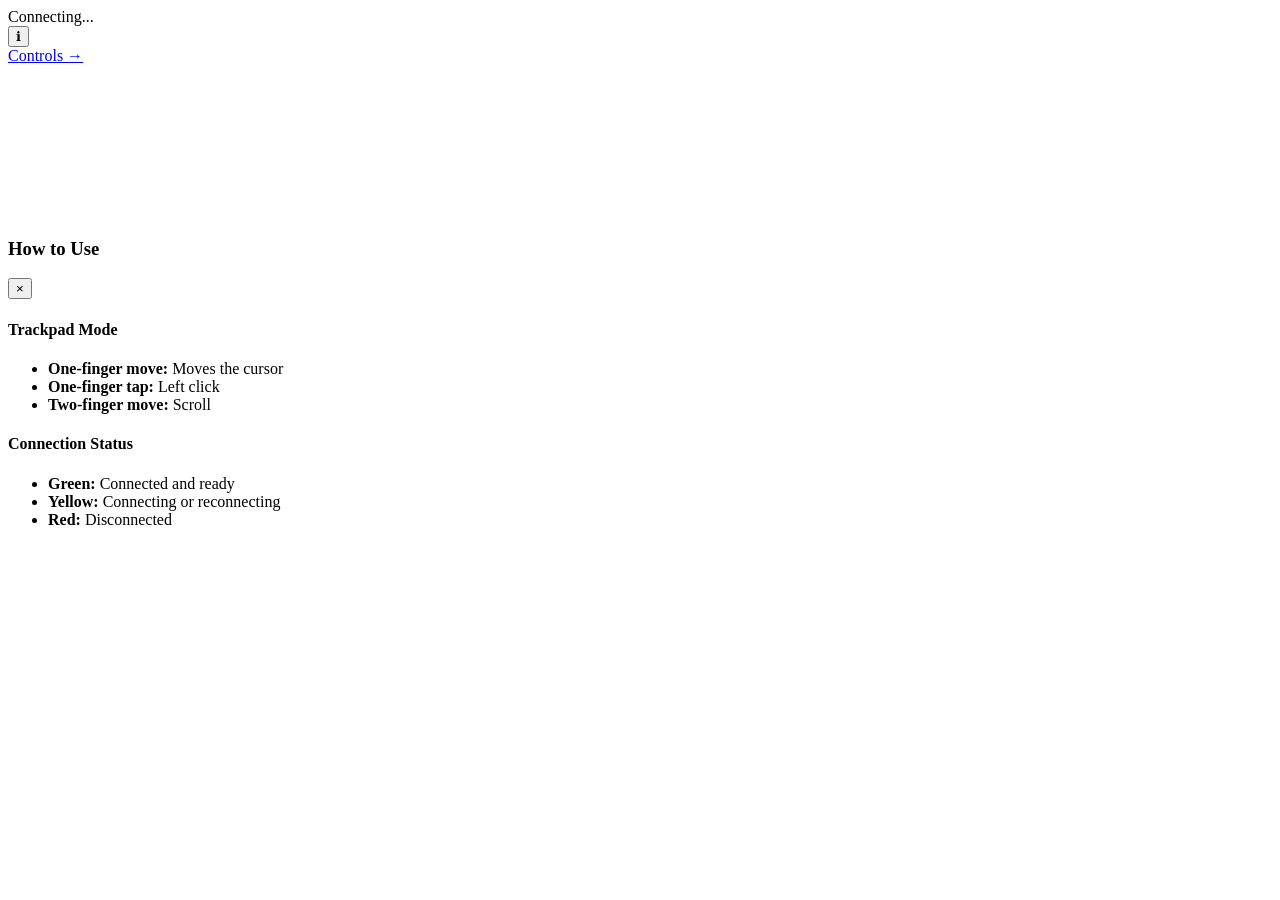
==== web/index.html @ 4861fbb9 "first commit" ====
<!DOCTYPE html>
<html lang="en">
<head>
  <meta charset="UTF-8" />
  <meta name="viewport" content="width=device-width, initial-scale=1, user-scalable=no" />
  <title>Remote Mouse</title>
  <link rel="stylesheet" href="/styles.css" />
</head>
<body>
  <div id="status-bar">
    <div id="connection-status">
      <div id="status-indicator" class="status-red"></div>
      <span id="status-text">Connecting...</span>
    </div>
    <button id="info-btn" class="info-btn">ℹ</button>
  </div>
  
  <div class="toolbar">
    <a class="link" href="/apps.html">Controls →</a>
  </div>
  
  <canvas id="pad"></canvas>
  
  <!-- Info Modal -->
  <div id="info-modal" class="modal hidden">
    <div class="modal-content">
      <div class="modal-header">
        <h3>How to Use</h3>
        <button id="close-modal" class="close-btn">×</button>
      </div>
      <div class="modal-body">
        <h4>Trackpad Mode</h4>
        <ul>
          <li><strong>One-finger move:</strong> Moves the cursor</li>
          <li><strong>One-finger tap:</strong> Left click</li>
          <li><strong>Two-finger move:</strong> Scroll</li>
        </ul>
        
        <h4>Connection Status</h4>
        <ul>
          <li><span class="status-dot status-green"></span> <strong>Green:</strong> Connected and ready</li>
          <li><span class="status-dot status-yellow"></span> <strong>Yellow:</strong> Connecting or reconnecting</li>
          <li><span class="status-dot status-red"></span> <strong>Red:</strong> Disconnected</li>
        </ul>
      </div>
    </div>
  </div>
  
  <script src="/script.js"></script>
</body>
</html>
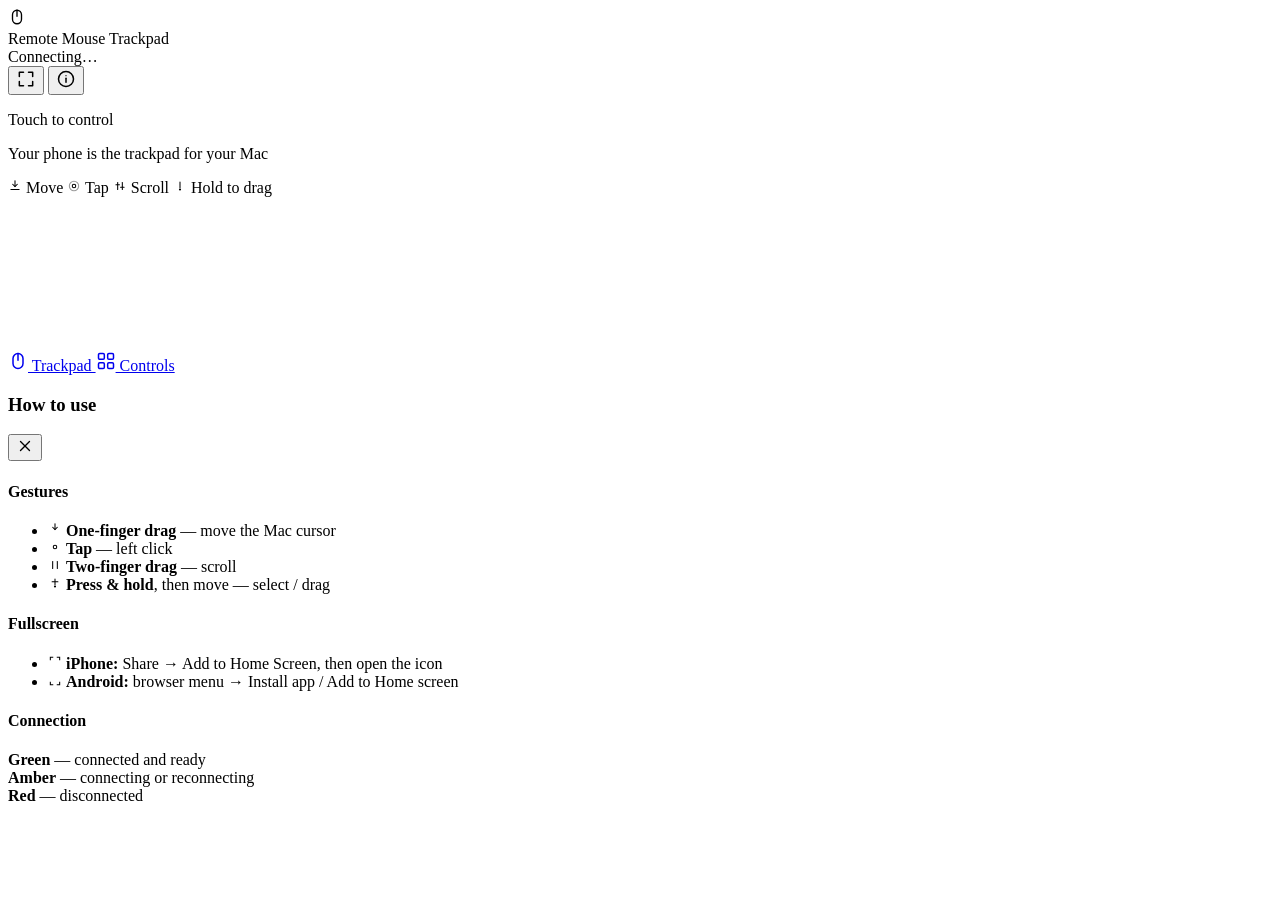
==== commit 91b02422: "Add tag-triggered GitHub Release CI and ship UI updates. Automate macOS binary builds on v* tags and" ====
--- a/web/index.html
+++ b/web/index.html
@@ -2,50 +2,176 @@
 <html lang="en">
 <head>
   <meta charset="UTF-8" />
-  <meta name="viewport" content="width=device-width, initial-scale=1, user-scalable=no" />
+  <meta name="viewport" content="width=device-width, initial-scale=1, viewport-fit=cover, user-scalable=no" />
+  <meta name="apple-mobile-web-app-capable" content="yes" />
+  <meta name="mobile-web-app-capable" content="yes" />
+  <meta name="apple-mobile-web-app-status-bar-style" content="black-translucent" />
+  <meta name="apple-mobile-web-app-title" content="Remote Mouse" />
+  <meta name="theme-color" content="#0a0f0e" />
   <title>Remote Mouse</title>
+  <link rel="manifest" href="/manifest.webmanifest" />
+  <link rel="apple-touch-icon" href="/apple-touch-icon.png" />
+  <link rel="icon" type="image/png" sizes="192x192" href="/icon-192.png" />
   <link rel="stylesheet" href="/styles.css" />
 </head>
-<body>
-  <div id="status-bar">
-    <div id="connection-status">
-      <div id="status-indicator" class="status-red"></div>
-      <span id="status-text">Connecting...</span>
+<body class="is-trackpad">
+  <header class="app-chrome" id="status-bar">
+    <div class="brand">
+      <div class="brand-mark" aria-hidden="true">
+        <svg viewBox="0 0 24 24" fill="none" stroke="currentColor" stroke-width="1.8" stroke-linecap="round" stroke-linejoin="round" width="18" height="18">
+          <rect x="6" y="3" width="12" height="18" rx="6"/>
+          <line x1="12" y1="3" x2="12" y2="11"/>
+        </svg>
+      </div>
+      <div class="brand-text">
+        <span class="brand-name">Remote Mouse</span>
+        <span class="brand-sub">Trackpad</span>
+      </div>
     </div>
-    <button id="info-btn" class="info-btn">ℹ</button>
+
+    <div class="chrome-actions">
+      <div id="drag-badge" class="drag-badge" hidden>Dragging</div>
+      <div id="connection-status" class="connection-status" aria-live="polite">
+        <div id="status-indicator" class="status-red" aria-hidden="true"></div>
+        <span id="status-text">Connecting…</span>
+      </div>
+      <button id="fullscreen-btn" class="icon-btn" type="button" aria-label="Fullscreen or install app">
+        <svg viewBox="0 0 24 24" fill="none" stroke="currentColor" stroke-width="1.8" stroke-linecap="round" stroke-linejoin="round" width="20" height="20" aria-hidden="true">
+          <polyline points="4 9 4 4 9 4"/>
+          <polyline points="20 9 20 4 15 4"/>
+          <polyline points="4 15 4 20 9 20"/>
+          <polyline points="20 15 20 20 15 20"/>
+        </svg>
+      </button>
+      <button id="info-btn" class="icon-btn info-btn" type="button" aria-label="How to use">
+        <svg viewBox="0 0 24 24" fill="none" stroke="currentColor" stroke-width="1.8" stroke-linecap="round" stroke-linejoin="round" width="20" height="20" aria-hidden="true">
+          <circle cx="12" cy="12" r="9"/>
+          <line x1="12" y1="11" x2="12" y2="16"/>
+          <circle cx="12" cy="8" r="0.8" fill="currentColor" stroke="none"/>
+        </svg>
+      </button>
+    </div>
+  </header>
+
+  <div class="pad-hint" id="pad-hint">
+    <p class="pad-hint-title">Touch to control</p>
+    <p class="pad-hint-sub">Your phone is the trackpad for your Mac</p>
+    <div class="pad-hint-gestures">
+      <span class="gesture-chip">
+        <svg viewBox="0 0 24 24" fill="none" stroke="currentColor" stroke-width="1.8" stroke-linecap="round" width="14" height="14"><path d="M12 3v10"/><path d="M8 9l4 4 4-4"/><path d="M5 18h14"/></svg>
+        Move
+      </span>
+      <span class="gesture-chip">
+        <svg viewBox="0 0 24 24" fill="none" stroke="currentColor" stroke-width="1.8" stroke-linecap="round" width="14" height="14"><circle cx="12" cy="12" r="3"/><circle cx="12" cy="12" r="8" opacity="0.4"/></svg>
+        Tap
+      </span>
+      <span class="gesture-chip">
+        <svg viewBox="0 0 24 24" fill="none" stroke="currentColor" stroke-width="1.8" stroke-linecap="round" width="14" height="14"><path d="M8 6v12"/><path d="M16 6v12"/><path d="M5 10h6"/><path d="M13 14h6"/></svg>
+        Scroll
+      </span>
+      <span class="gesture-chip">
+        <svg viewBox="0 0 24 24" fill="none" stroke="currentColor" stroke-width="1.8" stroke-linecap="round" width="14" height="14"><path d="M12 5v10"/><circle cx="12" cy="18" r="1" fill="currentColor"/></svg>
+        Hold to drag
+      </span>
+    </div>
   </div>
-  
-  <div class="toolbar">
-    <a class="link" href="/apps.html">Controls →</a>
-  </div>
-  
-  <canvas id="pad"></canvas>
-  
-  <!-- Info Modal -->
-  <div id="info-modal" class="modal hidden">
+
+  <canvas id="pad" aria-label="Trackpad surface"></canvas>
+
+  <nav class="dock" aria-label="Primary">
+    <a class="dock-link is-active" href="/index.html" aria-current="page">
+      <svg viewBox="0 0 24 24" fill="none" stroke="currentColor" stroke-width="1.8" stroke-linecap="round" stroke-linejoin="round" width="20" height="20" aria-hidden="true">
+        <rect x="6" y="3" width="12" height="18" rx="6"/>
+        <line x1="12" y1="3" x2="12" y2="11"/>
+      </svg>
+      Trackpad
+    </a>
+    <a class="dock-link" href="/apps.html">
+      <svg viewBox="0 0 24 24" fill="none" stroke="currentColor" stroke-width="1.8" stroke-linecap="round" stroke-linejoin="round" width="20" height="20" aria-hidden="true">
+        <rect x="3" y="3" width="7" height="7" rx="1.5"/>
+        <rect x="14" y="3" width="7" height="7" rx="1.5"/>
+        <rect x="3" y="14" width="7" height="7" rx="1.5"/>
+        <rect x="14" y="14" width="7" height="7" rx="1.5"/>
+      </svg>
+      Controls
+    </a>
+  </nav>
+
+  <div id="info-modal" class="modal hidden" role="dialog" aria-modal="true" aria-labelledby="help-title" aria-hidden="true">
     <div class="modal-content">
       <div class="modal-header">
-        <h3>How to Use</h3>
-        <button id="close-modal" class="close-btn">×</button>
+        <h3 id="help-title">How to use</h3>
+        <button id="close-modal" class="close-btn" type="button" aria-label="Close">
+          <svg viewBox="0 0 24 24" fill="none" stroke="currentColor" stroke-width="1.8" stroke-linecap="round" width="18" height="18" aria-hidden="true">
+            <line x1="6" y1="6" x2="18" y2="18"/><line x1="18" y1="6" x2="6" y2="18"/>
+          </svg>
+        </button>
       </div>
       <div class="modal-body">
-        <h4>Trackpad Mode</h4>
-        <ul>
-          <li><strong>One-finger move:</strong> Moves the cursor</li>
-          <li><strong>One-finger tap:</strong> Left click</li>
-          <li><strong>Two-finger move:</strong> Scroll</li>
+        <h4>Gestures</h4>
+        <ul class="help-list">
+          <li>
+            <span class="help-icon" aria-hidden="true">
+              <svg viewBox="0 0 24 24" fill="none" stroke="currentColor" stroke-width="1.8" stroke-linecap="round" width="14" height="14"><path d="M12 3v10"/><path d="M8 9l4 4 4-4"/></svg>
+            </span>
+            <span><strong>One-finger drag</strong> — move the Mac cursor</span>
+          </li>
+          <li>
+            <span class="help-icon" aria-hidden="true">
+              <svg viewBox="0 0 24 24" fill="none" stroke="currentColor" stroke-width="1.8" width="14" height="14"><circle cx="12" cy="12" r="3"/></svg>
+            </span>
+            <span><strong>Tap</strong> — left click</span>
+          </li>
+          <li>
+            <span class="help-icon" aria-hidden="true">
+              <svg viewBox="0 0 24 24" fill="none" stroke="currentColor" stroke-width="1.8" stroke-linecap="round" width="14" height="14"><path d="M8 6v12"/><path d="M16 6v12"/></svg>
+            </span>
+            <span><strong>Two-finger drag</strong> — scroll</span>
+          </li>
+          <li>
+            <span class="help-icon" aria-hidden="true">
+              <svg viewBox="0 0 24 24" fill="none" stroke="currentColor" stroke-width="1.8" stroke-linecap="round" width="14" height="14"><path d="M12 5v10"/><circle cx="12" cy="18" r="1" fill="currentColor"/><path d="M7 10h10"/></svg>
+            </span>
+            <span><strong>Press & hold</strong>, then move — select / drag</span>
+          </li>
         </ul>
-        
-        <h4>Connection Status</h4>
-        <ul>
-          <li><span class="status-dot status-green"></span> <strong>Green:</strong> Connected and ready</li>
-          <li><span class="status-dot status-yellow"></span> <strong>Yellow:</strong> Connecting or reconnecting</li>
-          <li><span class="status-dot status-red"></span> <strong>Red:</strong> Disconnected</li>
+
+        <h4>Fullscreen</h4>
+        <ul class="help-list">
+          <li>
+            <span class="help-icon" aria-hidden="true">
+              <svg viewBox="0 0 24 24" fill="none" stroke="currentColor" stroke-width="1.8" width="14" height="14"><polyline points="4 9 4 4 9 4"/><polyline points="20 9 20 4 15 4"/></svg>
+            </span>
+            <span><strong>iPhone:</strong> Share → Add to Home Screen, then open the icon</span>
+          </li>
+          <li>
+            <span class="help-icon" aria-hidden="true">
+              <svg viewBox="0 0 24 24" fill="none" stroke="currentColor" stroke-width="1.8" width="14" height="14"><polyline points="4 15 4 20 9 20"/><polyline points="20 15 20 20 15 20"/></svg>
+            </span>
+            <span><strong>Android:</strong> browser menu → Install app / Add to Home screen</span>
+          </li>
         </ul>
+
+        <h4>Connection</h4>
+        <div class="status-legend">
+          <div class="status-legend-row">
+            <span class="status-dot status-green" aria-hidden="true"></span>
+            <span><strong>Green</strong> — connected and ready</span>
+          </div>
+          <div class="status-legend-row">
+            <span class="status-dot status-yellow" aria-hidden="true"></span>
+            <span><strong>Amber</strong> — connecting or reconnecting</span>
+          </div>
+          <div class="status-legend-row">
+            <span class="status-dot status-red" aria-hidden="true"></span>
+            <span><strong>Red</strong> — disconnected</span>
+          </div>
+        </div>
       </div>
     </div>
   </div>
-  
-  <script src="/script.js"></script>
+
+  <script src="/ui.js?v=5"></script>
+  <script src="/script.js?v=5"></script>
 </body>
-</html>+</html>
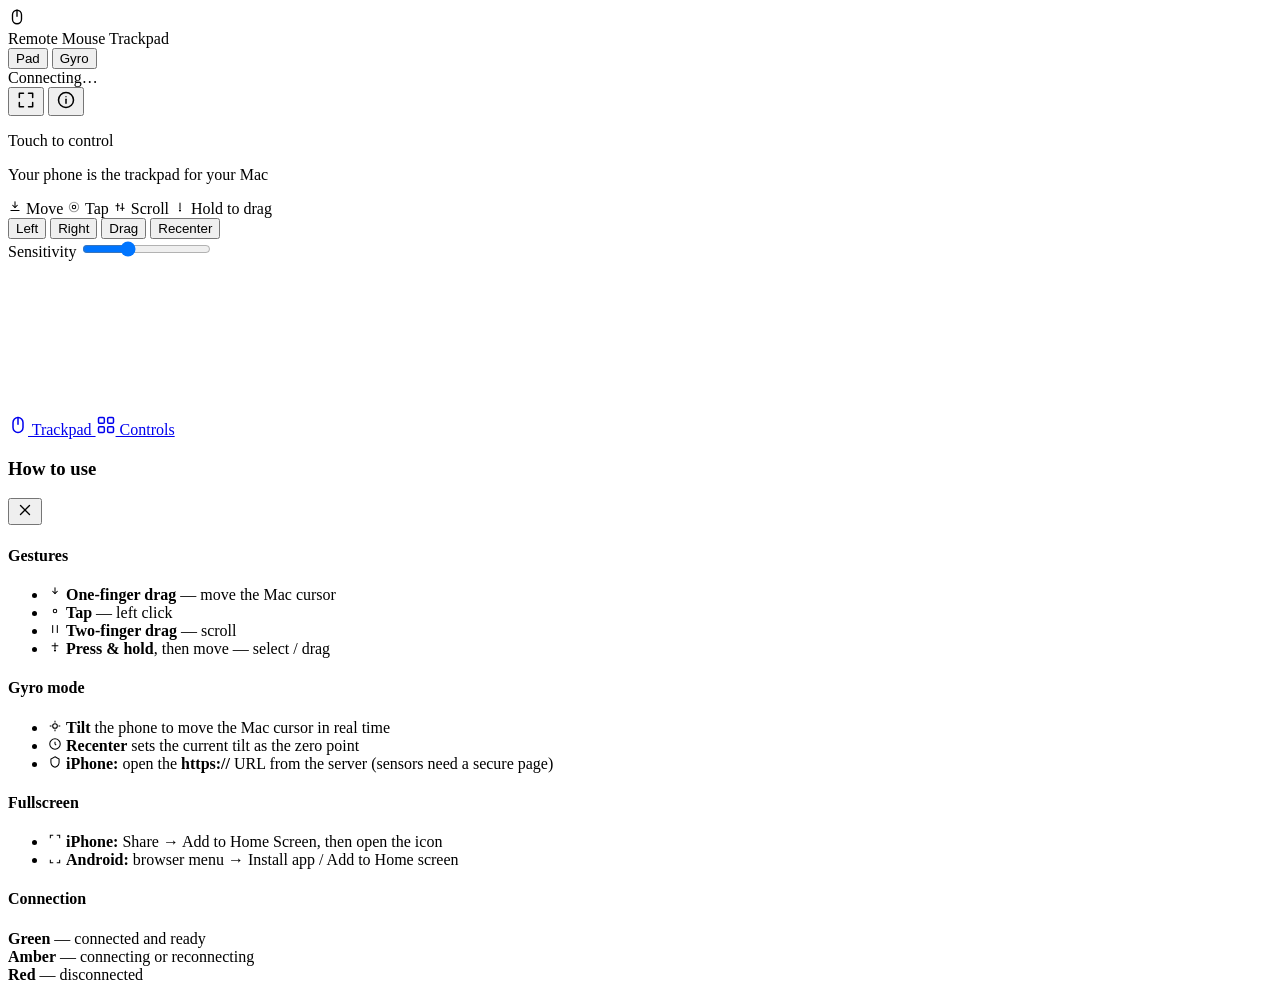
==== commit 4956b707: "Add real-time gyro pointer mode with HTTPS for sensors Wire DeviceOrientationEvent tilt into cursor " ====
--- a/web/index.html
+++ b/web/index.html
@@ -25,11 +25,15 @@
       </div>
       <div class="brand-text">
         <span class="brand-name">Remote Mouse</span>
-        <span class="brand-sub">Trackpad</span>
+        <span class="brand-sub" id="mode-label">Trackpad</span>
       </div>
     </div>
 
     <div class="chrome-actions">
+      <div class="mode-toggle" role="group" aria-label="Pointer mode">
+        <button id="mode-trackpad" class="mode-btn is-active" type="button" aria-pressed="true">Pad</button>
+        <button id="mode-gyro" class="mode-btn" type="button" aria-pressed="false">Gyro</button>
+      </div>
       <div id="drag-badge" class="drag-badge" hidden>Dragging</div>
       <div id="connection-status" class="connection-status" aria-live="polite">
         <div id="status-indicator" class="status-red" aria-hidden="true"></div>
@@ -54,9 +58,9 @@
   </header>
 
   <div class="pad-hint" id="pad-hint">
-    <p class="pad-hint-title">Touch to control</p>
-    <p class="pad-hint-sub">Your phone is the trackpad for your Mac</p>
-    <div class="pad-hint-gestures">
+    <p class="pad-hint-title" id="pad-hint-title">Touch to control</p>
+    <p class="pad-hint-sub" id="pad-hint-sub">Your phone is the trackpad for your Mac</p>
+    <div class="pad-hint-gestures" id="pad-hint-gestures">
       <span class="gesture-chip">
         <svg viewBox="0 0 24 24" fill="none" stroke="currentColor" stroke-width="1.8" stroke-linecap="round" width="14" height="14"><path d="M12 3v10"/><path d="M8 9l4 4 4-4"/><path d="M5 18h14"/></svg>
         Move
@@ -74,6 +78,19 @@
         Hold to drag
       </span>
     </div>
+  </div>
+
+  <div id="gyro-panel" class="gyro-panel hidden" aria-hidden="true">
+    <div class="gyro-actions">
+      <button id="gyro-left" class="gyro-btn" type="button">Left</button>
+      <button id="gyro-right" class="gyro-btn" type="button">Right</button>
+      <button id="gyro-drag" class="gyro-btn" type="button" aria-pressed="false">Drag</button>
+      <button id="gyro-recenter" class="gyro-btn gyro-btn--accent" type="button">Recenter</button>
+    </div>
+    <label class="gyro-sens" for="gyro-sensitivity">
+      <span>Sensitivity</span>
+      <input id="gyro-sensitivity" type="range" min="0.4" max="4" step="0.1" value="1.6" />
+    </label>
   </div>
 
   <canvas id="pad" aria-label="Trackpad surface"></canvas>
@@ -136,6 +153,28 @@
           </li>
         </ul>
 
+        <h4>Gyro mode</h4>
+        <ul class="help-list">
+          <li>
+            <span class="help-icon" aria-hidden="true">
+              <svg viewBox="0 0 24 24" fill="none" stroke="currentColor" stroke-width="1.8" width="14" height="14"><path d="M12 3v3"/><path d="M12 18v3"/><path d="M3 12h3"/><path d="M18 12h3"/><circle cx="12" cy="12" r="4"/></svg>
+            </span>
+            <span><strong>Tilt</strong> the phone to move the Mac cursor in real time</span>
+          </li>
+          <li>
+            <span class="help-icon" aria-hidden="true">
+              <svg viewBox="0 0 24 24" fill="none" stroke="currentColor" stroke-width="1.8" width="14" height="14"><circle cx="12" cy="12" r="9"/><path d="M12 8v4l2 2"/></svg>
+            </span>
+            <span><strong>Recenter</strong> sets the current tilt as the zero point</span>
+          </li>
+          <li>
+            <span class="help-icon" aria-hidden="true">
+              <svg viewBox="0 0 24 24" fill="none" stroke="currentColor" stroke-width="1.8" width="14" height="14"><path d="M12 3l7 4v5c0 5-3.5 8-7 9-3.5-1-7-4-7-9V7z"/></svg>
+            </span>
+            <span><strong>iPhone:</strong> open the <strong>https://</strong> URL from the server (sensors need a secure page)</span>
+          </li>
+        </ul>
+
         <h4>Fullscreen</h4>
         <ul class="help-list">
           <li>
@@ -171,7 +210,7 @@
     </div>
   </div>
 
-  <script src="/ui.js?v=5"></script>
-  <script src="/script.js?v=5"></script>
+  <script src="/ui.js?v=7"></script>
+  <script src="/script.js?v=7"></script>
 </body>
 </html>
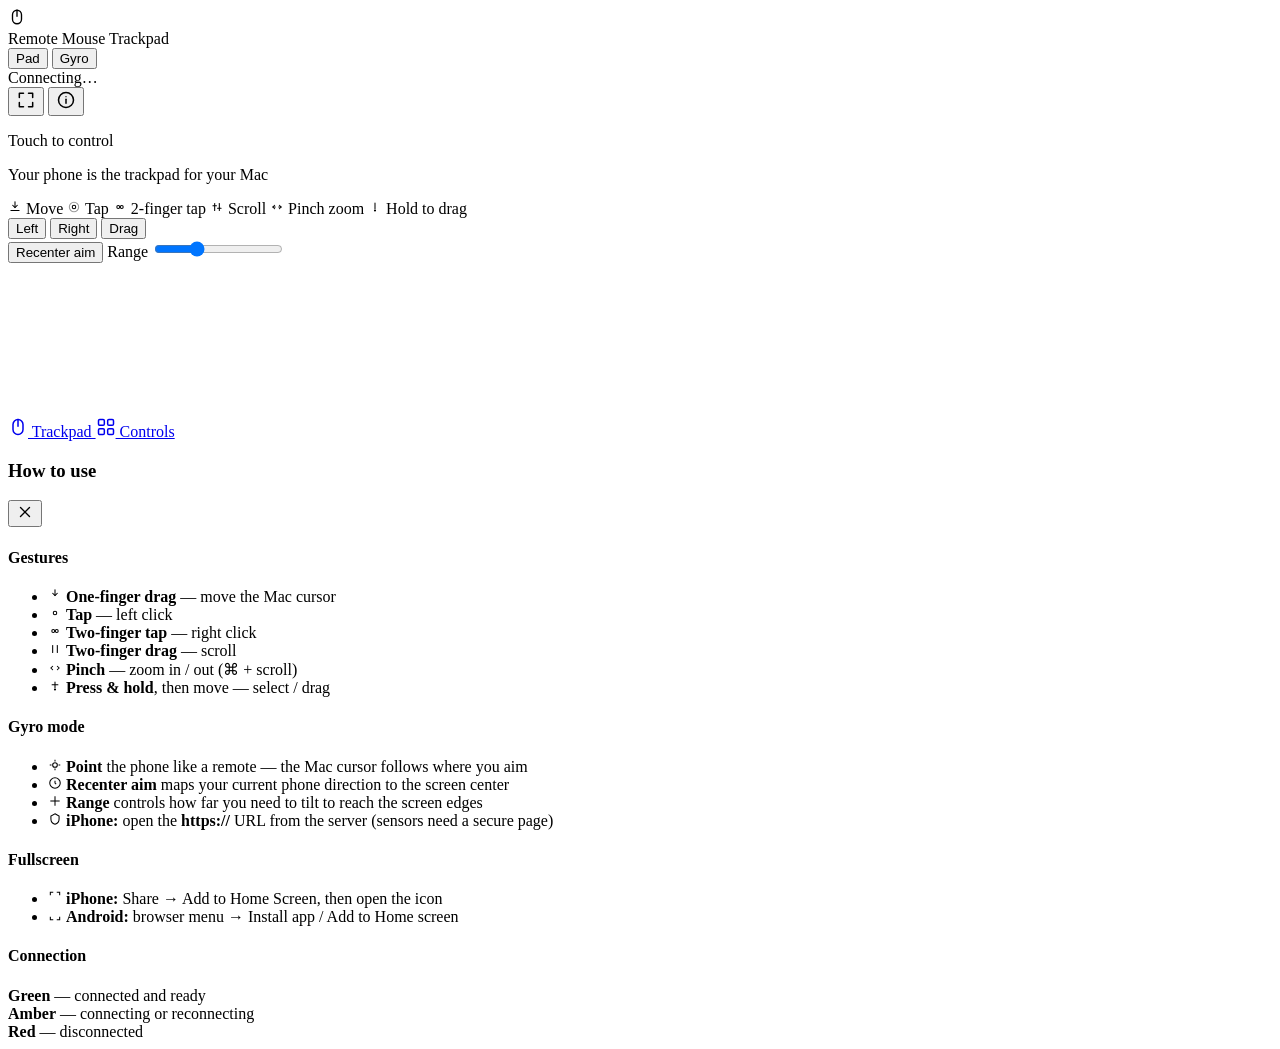
==== commit d7018fa3: "Improve gyro pointing, trackpad gestures, and mobile UI. Map phone aim to absolute cursor position, " ====
--- a/web/index.html
+++ b/web/index.html
@@ -12,7 +12,7 @@
   <link rel="manifest" href="/manifest.webmanifest" />
   <link rel="apple-touch-icon" href="/apple-touch-icon.png" />
   <link rel="icon" type="image/png" sizes="192x192" href="/icon-192.png" />
-  <link rel="stylesheet" href="/styles.css" />
+  <link rel="stylesheet" href="/styles.css?v=9" />
 </head>
 <body class="is-trackpad">
   <header class="app-chrome" id="status-bar">
@@ -70,13 +70,26 @@
         Tap
       </span>
       <span class="gesture-chip">
+        <svg viewBox="0 0 24 24" fill="none" stroke="currentColor" stroke-width="1.8" stroke-linecap="round" width="14" height="14"><circle cx="9" cy="12" r="2.5"/><circle cx="15" cy="12" r="2.5"/></svg>
+        2-finger tap
+      </span>
+      <span class="gesture-chip">
         <svg viewBox="0 0 24 24" fill="none" stroke="currentColor" stroke-width="1.8" stroke-linecap="round" width="14" height="14"><path d="M8 6v12"/><path d="M16 6v12"/><path d="M5 10h6"/><path d="M13 14h6"/></svg>
         Scroll
       </span>
       <span class="gesture-chip">
+        <svg viewBox="0 0 24 24" fill="none" stroke="currentColor" stroke-width="1.8" stroke-linecap="round" width="14" height="14"><path d="M8 15l-3-3 3-3"/><path d="M16 9l3 3-3 3"/><path d="M5 12h4"/><path d="M15 12h4"/></svg>
+        Pinch zoom
+      </span>
+      <span class="gesture-chip">
         <svg viewBox="0 0 24 24" fill="none" stroke="currentColor" stroke-width="1.8" stroke-linecap="round" width="14" height="14"><path d="M12 5v10"/><circle cx="12" cy="18" r="1" fill="currentColor"/></svg>
         Hold to drag
       </span>
+    </div>
+    <div class="aim-reticle" id="aim-reticle" aria-hidden="true">
+      <span class="aim-ring"></span>
+      <span class="aim-cross-h"></span>
+      <span class="aim-cross-v"></span>
     </div>
   </div>
 
@@ -85,12 +98,14 @@
       <button id="gyro-left" class="gyro-btn" type="button">Left</button>
       <button id="gyro-right" class="gyro-btn" type="button">Right</button>
       <button id="gyro-drag" class="gyro-btn" type="button" aria-pressed="false">Drag</button>
-      <button id="gyro-recenter" class="gyro-btn gyro-btn--accent" type="button">Recenter</button>
-    </div>
-    <label class="gyro-sens" for="gyro-sensitivity">
-      <span>Sensitivity</span>
-      <input id="gyro-sensitivity" type="range" min="0.4" max="4" step="0.1" value="1.6" />
-    </label>
+    </div>
+    <div class="gyro-toolbar">
+      <button id="gyro-recenter" class="gyro-btn gyro-btn--accent gyro-btn--wide" type="button">Recenter aim</button>
+      <label class="gyro-sens" for="gyro-sensitivity">
+        <span>Range</span>
+        <input id="gyro-sensitivity" type="range" min="0.6" max="3.2" step="0.1" value="1.4" />
+      </label>
+    </div>
   </div>
 
   <canvas id="pad" aria-label="Trackpad surface"></canvas>
@@ -141,9 +156,21 @@
           </li>
           <li>
             <span class="help-icon" aria-hidden="true">
+              <svg viewBox="0 0 24 24" fill="none" stroke="currentColor" stroke-width="1.8" width="14" height="14"><circle cx="9" cy="12" r="2.5"/><circle cx="15" cy="12" r="2.5"/></svg>
+            </span>
+            <span><strong>Two-finger tap</strong> — right click</span>
+          </li>
+          <li>
+            <span class="help-icon" aria-hidden="true">
               <svg viewBox="0 0 24 24" fill="none" stroke="currentColor" stroke-width="1.8" stroke-linecap="round" width="14" height="14"><path d="M8 6v12"/><path d="M16 6v12"/></svg>
             </span>
             <span><strong>Two-finger drag</strong> — scroll</span>
+          </li>
+          <li>
+            <span class="help-icon" aria-hidden="true">
+              <svg viewBox="0 0 24 24" fill="none" stroke="currentColor" stroke-width="1.8" stroke-linecap="round" width="14" height="14"><path d="M8 15l-3-3 3-3"/><path d="M16 9l3 3-3 3"/></svg>
+            </span>
+            <span><strong>Pinch</strong> — zoom in / out (⌘ + scroll)</span>
           </li>
           <li>
             <span class="help-icon" aria-hidden="true">
@@ -159,13 +186,19 @@
             <span class="help-icon" aria-hidden="true">
               <svg viewBox="0 0 24 24" fill="none" stroke="currentColor" stroke-width="1.8" width="14" height="14"><path d="M12 3v3"/><path d="M12 18v3"/><path d="M3 12h3"/><path d="M18 12h3"/><circle cx="12" cy="12" r="4"/></svg>
             </span>
-            <span><strong>Tilt</strong> the phone to move the Mac cursor in real time</span>
+            <span><strong>Point</strong> the phone like a remote — the Mac cursor follows where you aim</span>
           </li>
           <li>
             <span class="help-icon" aria-hidden="true">
               <svg viewBox="0 0 24 24" fill="none" stroke="currentColor" stroke-width="1.8" width="14" height="14"><circle cx="12" cy="12" r="9"/><path d="M12 8v4l2 2"/></svg>
             </span>
-            <span><strong>Recenter</strong> sets the current tilt as the zero point</span>
+            <span><strong>Recenter aim</strong> maps your current phone direction to the screen center</span>
+          </li>
+          <li>
+            <span class="help-icon" aria-hidden="true">
+              <svg viewBox="0 0 24 24" fill="none" stroke="currentColor" stroke-width="1.8" width="14" height="14"><path d="M4 12h16"/><path d="M12 4v16"/></svg>
+            </span>
+            <span><strong>Range</strong> controls how far you need to tilt to reach the screen edges</span>
           </li>
           <li>
             <span class="help-icon" aria-hidden="true">
@@ -210,7 +243,7 @@
     </div>
   </div>
 
-  <script src="/ui.js?v=7"></script>
-  <script src="/script.js?v=7"></script>
+  <script src="/ui.js?v=9"></script>
+  <script src="/script.js?v=9"></script>
 </body>
 </html>
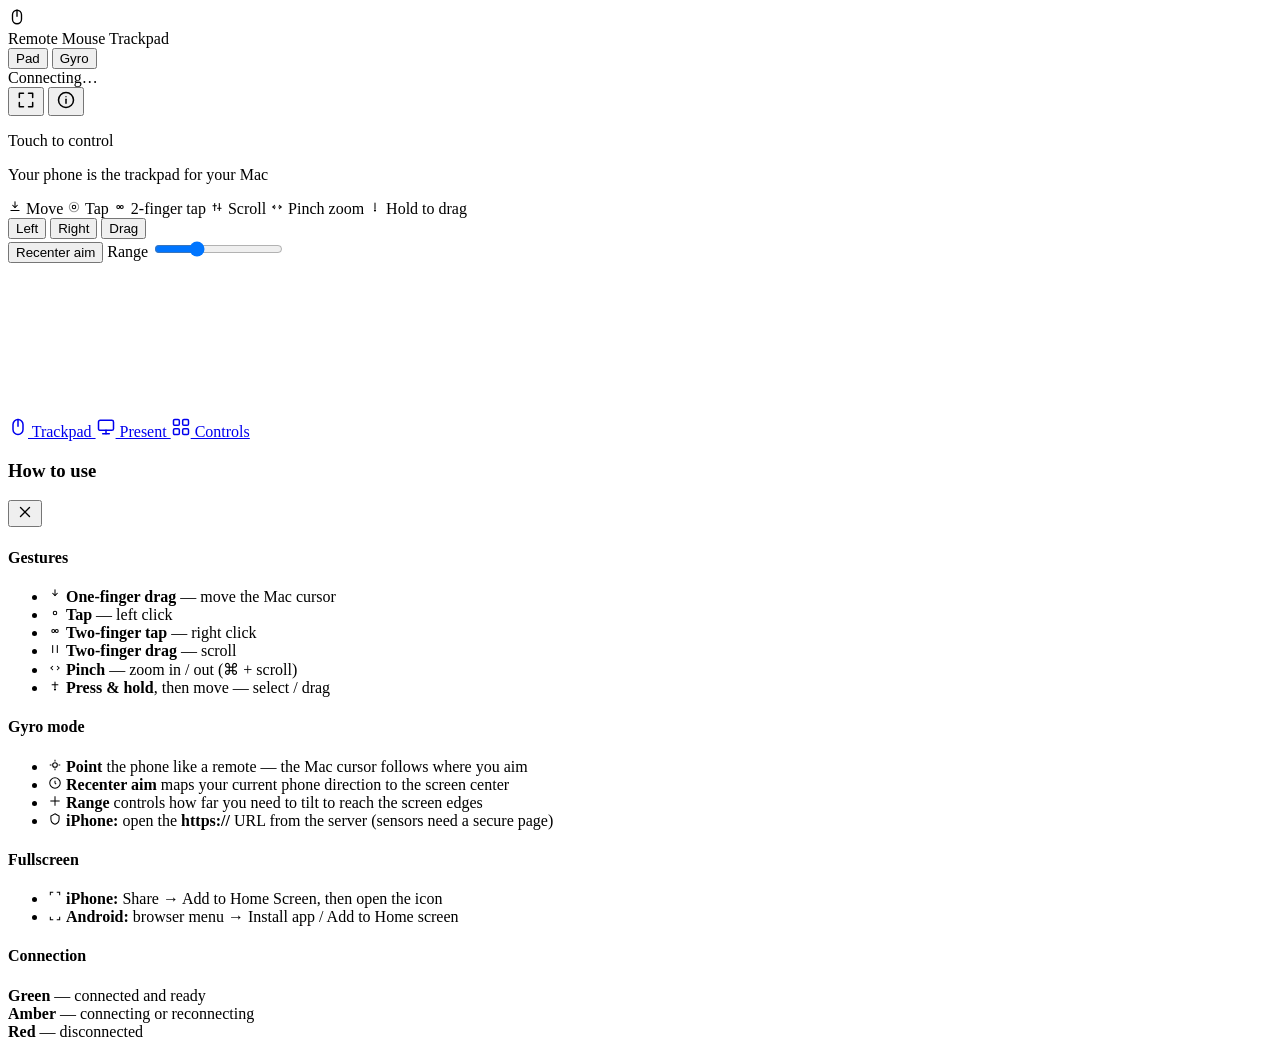
==== commit 5a4fb8ce: "Add Mac QR setup, same-origin WebSocket, and presentation remote. Simplify phone pairing with an aut" ====
--- a/web/index.html
+++ b/web/index.html
@@ -12,7 +12,7 @@
   <link rel="manifest" href="/manifest.webmanifest" />
   <link rel="apple-touch-icon" href="/apple-touch-icon.png" />
   <link rel="icon" type="image/png" sizes="192x192" href="/icon-192.png" />
-  <link rel="stylesheet" href="/styles.css?v=9" />
+  <link rel="stylesheet" href="/styles.css?v=12" />
 </head>
 <body class="is-trackpad">
   <header class="app-chrome" id="status-bar">
@@ -118,6 +118,14 @@
       </svg>
       Trackpad
     </a>
+    <a class="dock-link" href="/present.html">
+      <svg viewBox="0 0 24 24" fill="none" stroke="currentColor" stroke-width="1.8" stroke-linecap="round" stroke-linejoin="round" width="20" height="20" aria-hidden="true">
+        <rect x="3" y="4" width="18" height="12" rx="2"/>
+        <path d="M8 20h8"/>
+        <path d="M12 16v4"/>
+      </svg>
+      Present
+    </a>
     <a class="dock-link" href="/apps.html">
       <svg viewBox="0 0 24 24" fill="none" stroke="currentColor" stroke-width="1.8" stroke-linecap="round" stroke-linejoin="round" width="20" height="20" aria-hidden="true">
         <rect x="3" y="3" width="7" height="7" rx="1.5"/>
@@ -243,7 +251,7 @@
     </div>
   </div>
 
-  <script src="/ui.js?v=9"></script>
-  <script src="/script.js?v=9"></script>
+  <script src="/ui.js?v=12"></script>
+  <script src="/script.js?v=12"></script>
 </body>
 </html>
